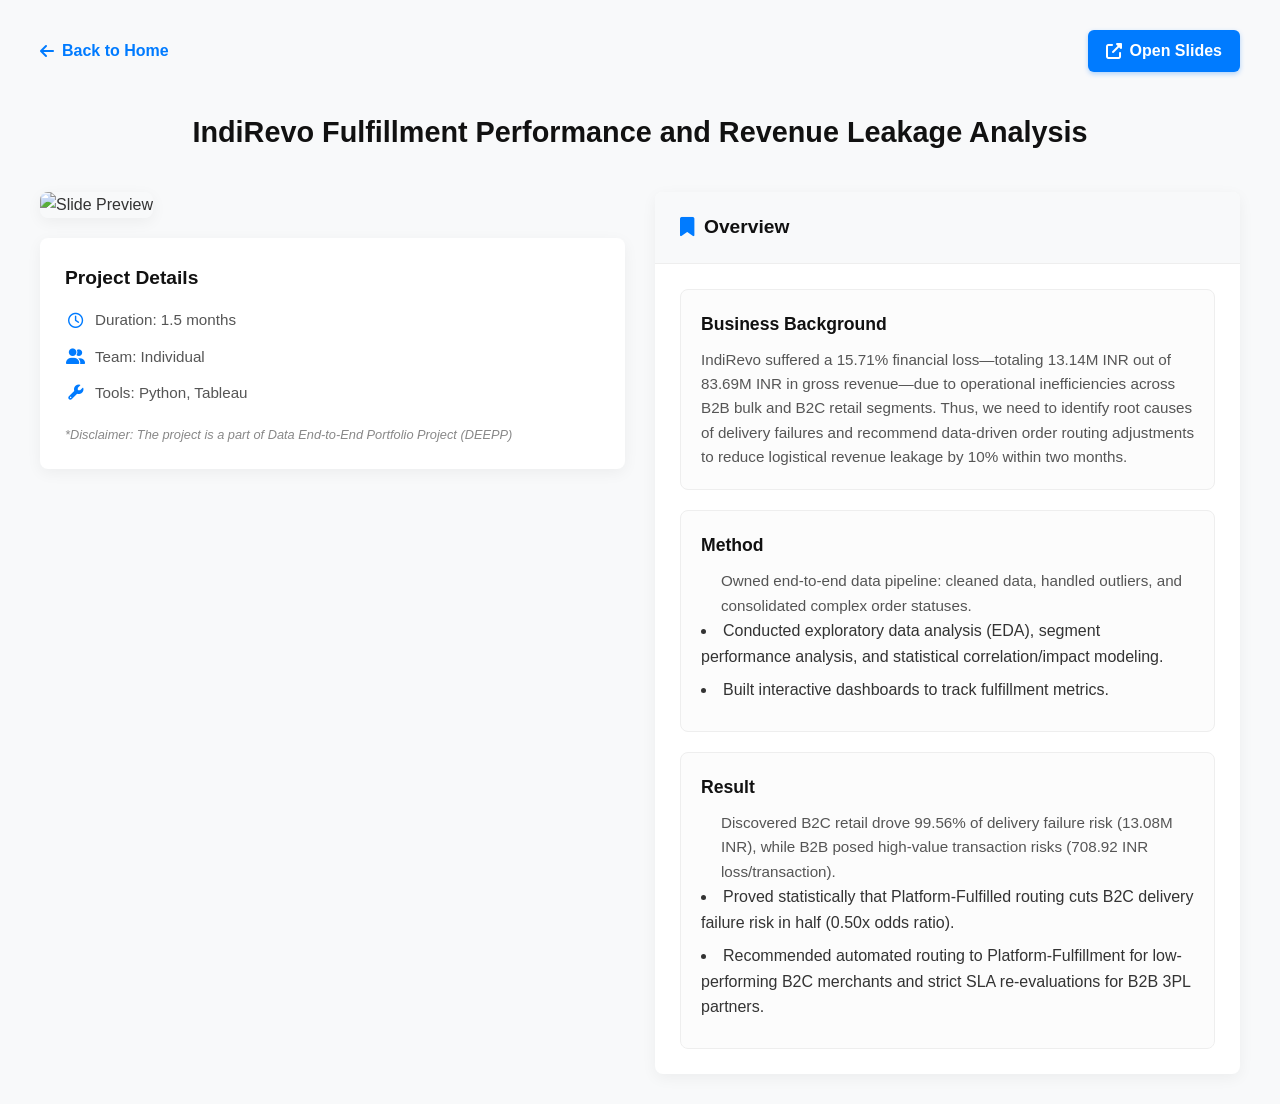
==== project-detail-1.html @ f32fdf7e "Fix HTML structure by correcting list items" ====
<!DOCTYPE html>
<html lang="id">
<head>
    <meta charset="UTF-8">
    <meta name="viewport" content="width=device-width, initial-scale=1.0">
    <title>Project Detail - IndiRevo</title>
    <!-- Hubungkan ke Font Awesome untuk ikon -->
    <link rel="stylesheet" href="https://cdnjs.cloudflare.com/ajax/libs/font-awesome/6.4.0/css/all.min.css">
    <style>
        /* Menggunakan font dan warna yang sama dengan style.css Anda */
        * { margin: 0; padding: 0; box-sizing: border-box; font-family: 'Segoe UI', Tahoma, Geneva, Verdana, sans-serif; }
        body { background-color: #f8f9fa; color: #333; padding: 30px; line-height: 1.6; }
        
        /* Navigasi Atas */
        .top-nav { display: flex; justify-content: space-between; align-items: center; max-width: 1200px; margin: 0 auto 40px auto; }
        .back-link { color: #007bff; text-decoration: none; font-weight: 600; display: flex; align-items: center; gap: 8px; transition: 0.3s; }
        .back-link:hover { text-decoration: underline; }
        
        .btn-open-slides { background-color: #007bff; color: #fff; padding: 8px 18px; border-radius: 6px; text-decoration: none; font-weight: 600; display: flex; align-items: center; gap: 8px; transition: 0.3s; box-shadow: 0 2px 5px rgba(0,123,255,0.3); }
        .btn-open-slides:hover { background-color: #0056b3; transform: translateY(-2px); }

        /* Header Judul */
        .detail-header { text-align: center; max-width: 1000px; margin: 0 auto 40px auto; }
        .detail-header h1 { font-size: 1.8rem; line-height: 1.4; color: #111; }

        /* Layout Grid */
        .content-grid { display: grid; grid-template-columns: 1fr 1fr; gap: 30px; max-width: 1200px; margin: 0 auto; }

        /* Kolom Kiri: Gambar dan Info Proyek (Desain Kartu Putih) */
        .left-column img { width: 100%; border-radius: 8px; margin-bottom: 20px; box-shadow: 0 4px 15px rgba(0,0,0,0.05); }
        
        .project-meta-card { background-color: #ffffff; padding: 25px; border-radius: 8px; box-shadow: 0 4px 15px rgba(0,0,0,0.05); }
        .project-meta-card h3 { margin-bottom: 15px; font-size: 1.2rem; color: #111; }
        .meta-item { display: flex; align-items: center; gap: 10px; margin-bottom: 12px; color: #555; font-size: 0.95rem; }
        .meta-item i { color: #007bff; width: 20px; text-align: center; }
        .disclaimer { font-size: 0.8rem; color: #888; font-style: italic; margin-top: 20px; line-height: 1.5; }

        /* Kolom Kanan: Deskripsi Proyek (Desain Kartu Putih) */
        .right-column { background-color: #ffffff; border-radius: 8px; box-shadow: 0 4px 15px rgba(0,0,0,0.05); overflow: hidden; }
        
        .overview-header { background-color: #f8f9fa; padding: 20px 25px; border-bottom: 1px solid #eee; font-size: 1.2rem; font-weight: 600; display: flex; align-items: center; gap: 10px; color: #111; }
        .overview-header i { color: #007bff; }
        
        .overview-content { padding: 25px; }
        
        .content-section { background-color: #fcfcfc; padding: 20px; border-radius: 8px; margin-bottom: 20px; border: 1px solid #eee; }
        .content-section:last-child { margin-bottom: 0; }
        .content-section h4 { color: #111; margin-bottom: 10px; font-size: 1.1rem; }
        .content-section p, .content-section ul { color: #555; font-size: 0.95rem; line-height: 1.6; }
        .content-section ul { padding-left: 20px; margin-top: 10px; }
        .content-section li { margin-bottom: 8px; }

        /* Responsif untuk HP */
        @media (max-width: 768px) {
            .content-grid { grid-template-columns: 1fr; }
        }
    </style>
</head>
<body>

    <nav class="top-nav">
        <!-- Tautan kembali ke halaman utama portfolio -->
        <a href="index.html" class="back-link"><i class="fas fa-arrow-left"></i> Back to Home</a>
        
        <!-- Tautan Google Drive (PDF Slides) -->
        <a href="https://drive.google.com/file/d/1cRyJ2Ip1zUBde_OfIwskFZYSJFbpzaQB/view?usp=drive_link"_blank" class="btn-open-slides">
            <i class="fas fa-external-link-alt"></i> Open Slides
        </a>
    </nav>

    <header class="detail-header">
        <h1>IndiRevo Fulfillment Performance and Revenue Leakage Analysis</h1>
    </header>

    <div class="content-grid">
        <!-- Bagian Kiri (Gambar & Durasi) -->
        <div class="left-column">
            <!-- Ganti src ini dengan gambar dari slide presentasi Anda -->
            <img src="slides-preview.png" alt="Slide Preview">
            
            <div class="project-meta-card">
                <h3>Project Details</h3>
                <div class="meta-item"><i class="far fa-clock"></i> Duration: 1.5 months </div>
                <div class="meta-item"><i class="fas fa-user-friends"></i> Team: Individual</div>
                <div class="meta-item"><i class="fas fa-wrench"></i> Tools: Python, Tableau</div>
                <p class="disclaimer">*Disclaimer: The project is a part of Data End-to-End Portfolio Project (DEEPP)</p>
            </div>
        </div>

        <!-- Bagian Kanan (Penjelasan Teks) -->
        <div class="right-column">
            <div class="overview-header">
                <i class="fas fa-bookmark"></i> Overview
            </div>
            <div class="overview-content">
                <div class="content-section">
                    <h4>Business Background</h4>
                    <p>IndiRevo suffered a 15.71% financial loss—totaling 13.14M INR out of 83.69M INR in gross revenue—due to operational inefficiencies across B2B bulk and B2C retail segments. Thus, we need to identify root causes of delivery failures and recommend data-driven order routing adjustments to reduce logistical revenue leakage by 10% within two months. </p>
                </div>
                
                <div class="content-section">
                    <h4>Method</h4>
                    <ul>
                        <p>Owned end-to-end data pipeline: cleaned data, handled outliers, and consolidated complex order statuses.</p>
                        </ul>
                            <li>Conducted exploratory data analysis (EDA), segment performance analysis, and statistical correlation/impact modeling.</li>
                            <li>Built interactive dashboards to track fulfillment metrics.</li>
                        </ul>
                </div>

                <div class="content-section">
                    <h4>Result</h4>
                    <ul>
                        <p>Discovered B2C retail drove 99.56% of delivery failure risk (13.08M INR), while B2B posed high-value transaction risks (708.92 INR loss/transaction).</p>
                        </ul>        
                            <li>Proved statistically that Platform-Fulfilled routing cuts B2C delivery failure risk in half (0.50x odds ratio).</li>
                            <li>Recommended automated routing to Platform-Fulfillment for low-performing B2C merchants and strict SLA re-evaluations for B2B 3PL partners.</li>
                        </ul>
                </div>
            </div>
        </div>
    </div>

</body>
</html>
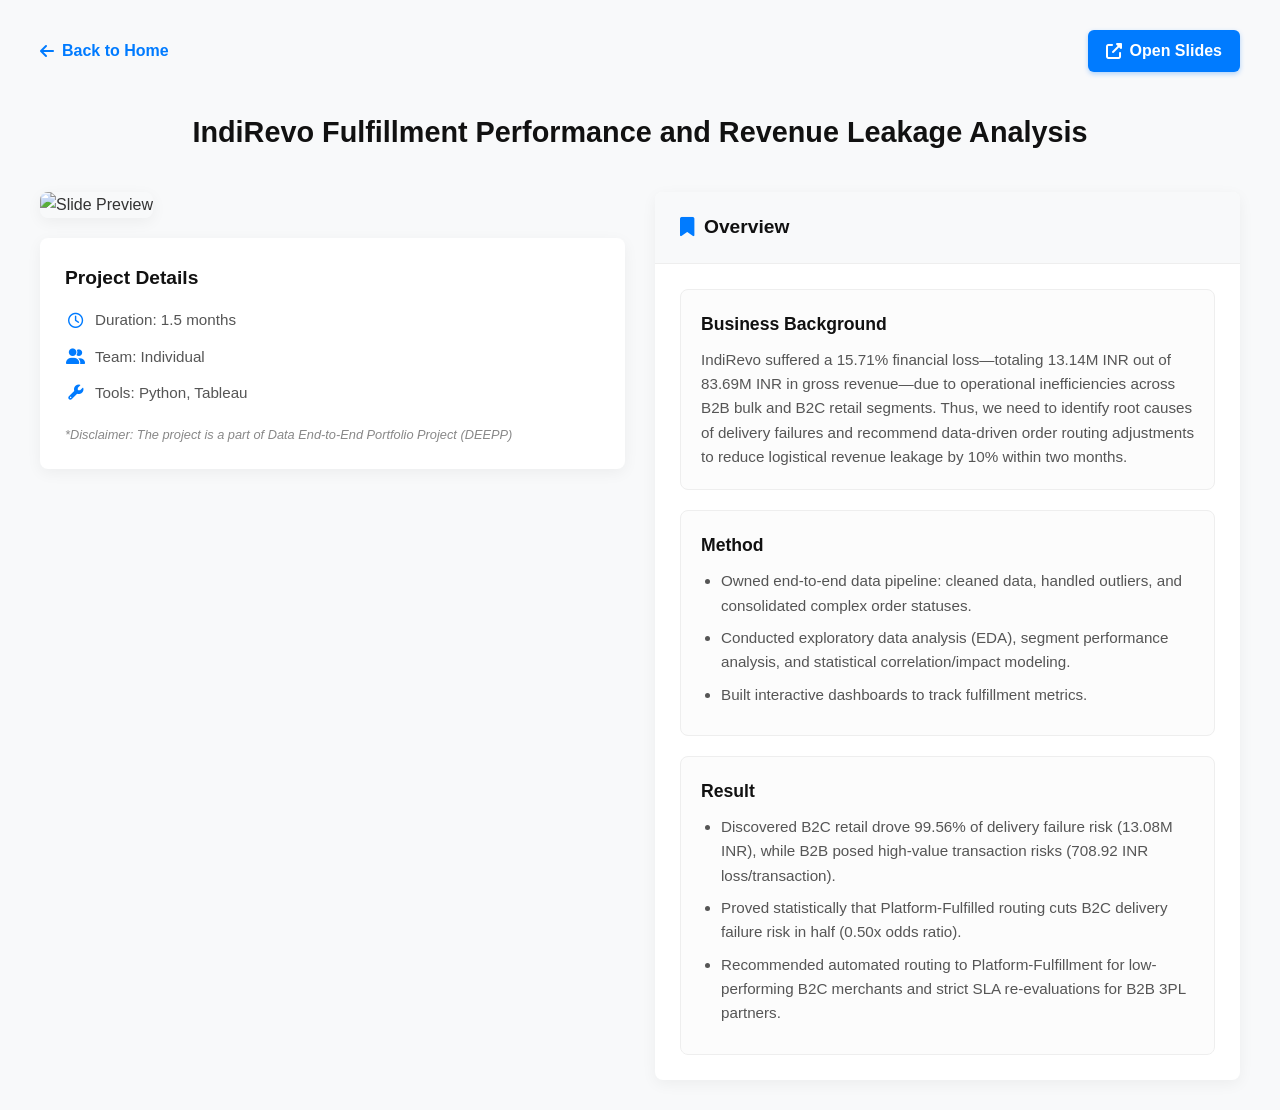
==== commit dba5d29c: "Convert paragraphs to list items in project-detail-1.html" ====
--- a/project-detail-1.html
+++ b/project-detail-1.html
@@ -101,8 +101,7 @@
                 <div class="content-section">
                     <h4>Method</h4>
                     <ul>
-                        <p>Owned end-to-end data pipeline: cleaned data, handled outliers, and consolidated complex order statuses.</p>
-                        </ul>
+                        <li>Owned end-to-end data pipeline: cleaned data, handled outliers, and consolidated complex order statuses.</li>
                             <li>Conducted exploratory data analysis (EDA), segment performance analysis, and statistical correlation/impact modeling.</li>
                             <li>Built interactive dashboards to track fulfillment metrics.</li>
                         </ul>
@@ -111,11 +110,10 @@
                 <div class="content-section">
                     <h4>Result</h4>
                     <ul>
-                        <p>Discovered B2C retail drove 99.56% of delivery failure risk (13.08M INR), while B2B posed high-value transaction risks (708.92 INR loss/transaction).</p>
-                        </ul>        
-                            <li>Proved statistically that Platform-Fulfilled routing cuts B2C delivery failure risk in half (0.50x odds ratio).</li>
-                            <li>Recommended automated routing to Platform-Fulfillment for low-performing B2C merchants and strict SLA re-evaluations for B2B 3PL partners.</li>
-                        </ul>
+                        <li>Discovered B2C retail drove 99.56% of delivery failure risk (13.08M INR), while B2B posed high-value transaction risks (708.92 INR loss/transaction).</li>       
+                        <li>Proved statistically that Platform-Fulfilled routing cuts B2C delivery failure risk in half (0.50x odds ratio).</li>
+                        <li>Recommended automated routing to Platform-Fulfillment for low-performing B2C merchants and strict SLA re-evaluations for B2B 3PL partners.</li>
+                    </ul>
                 </div>
             </div>
         </div>
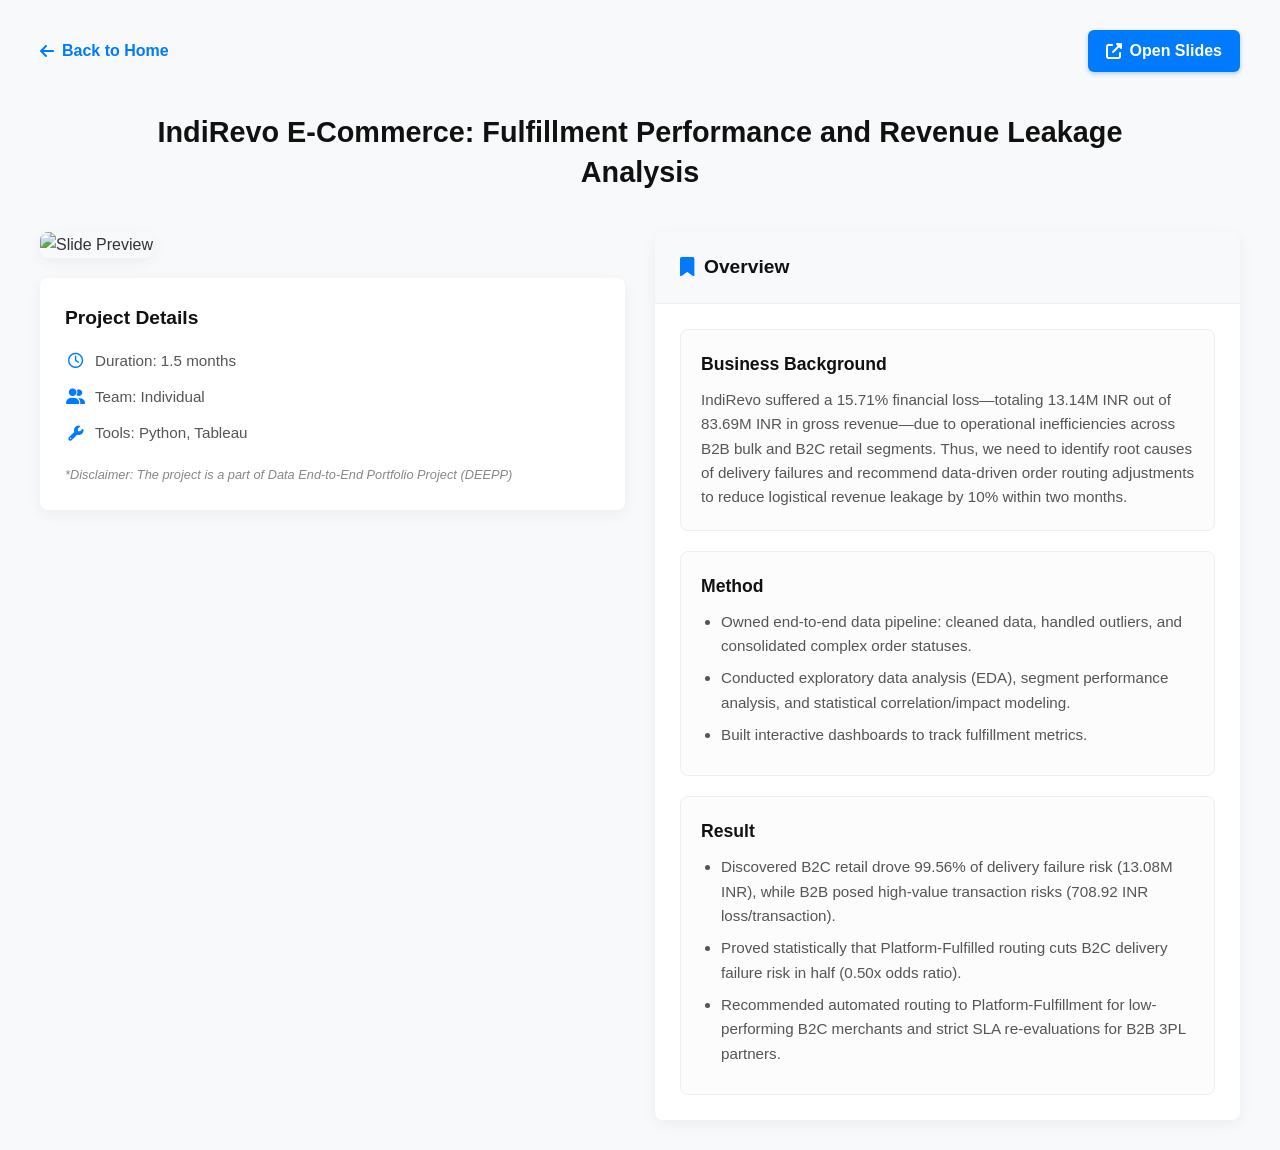
==== commit 628ec63d: "Update title and header for project detail page" ====
--- a/project-detail-1.html
+++ b/project-detail-1.html
@@ -3,7 +3,7 @@
 <head>
     <meta charset="UTF-8">
     <meta name="viewport" content="width=device-width, initial-scale=1.0">
-    <title>Project Detail - IndiRevo</title>
+    <title>Project Detail - IndiRevo E-Commerce Analysis</title>
     <!-- Hubungkan ke Font Awesome untuk ikon -->
     <link rel="stylesheet" href="https://cdnjs.cloudflare.com/ajax/libs/font-awesome/6.4.0/css/all.min.css">
     <style>
@@ -69,7 +69,7 @@
     </nav>
 
     <header class="detail-header">
-        <h1>IndiRevo Fulfillment Performance and Revenue Leakage Analysis</h1>
+        <h1>IndiRevo E-Commerce: Fulfillment Performance and Revenue Leakage Analysis</h1>
     </header>
 
     <div class="content-grid">
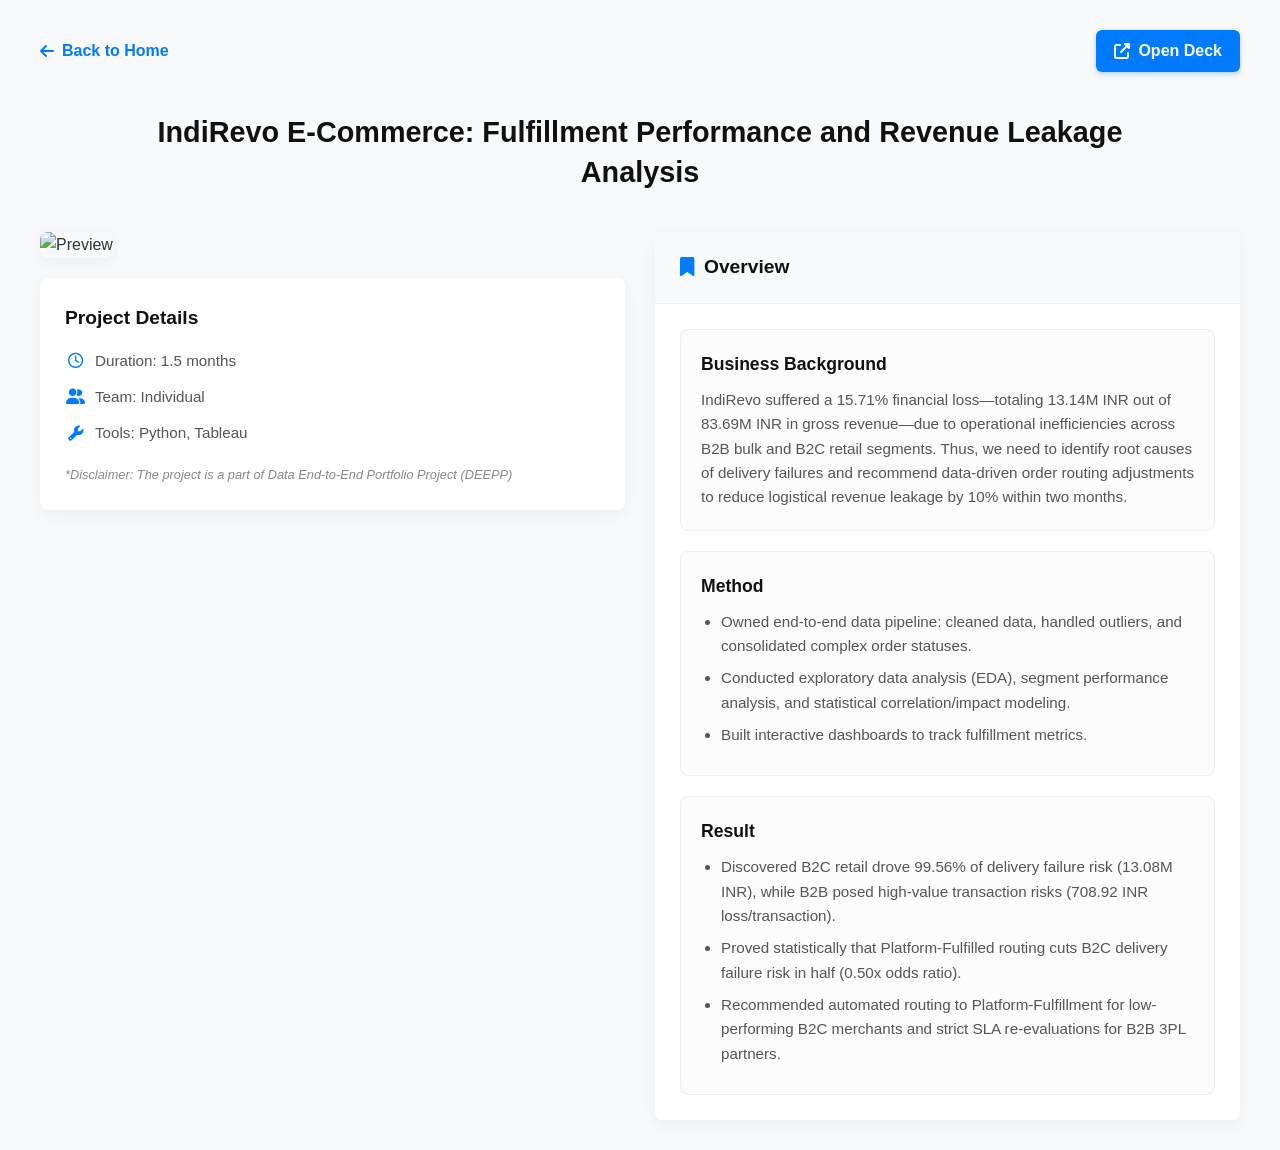
==== commit fba8dc62: "Update link text and image source in project-detail" ====
--- a/project-detail-1.html
+++ b/project-detail-1.html
@@ -64,7 +64,7 @@
         
         <!-- Tautan Google Drive (PDF Slides) -->
         <a href="https://drive.google.com/file/d/1cRyJ2Ip1zUBde_OfIwskFZYSJFbpzaQB/view?usp=drive_link"_blank" class="btn-open-slides">
-            <i class="fas fa-external-link-alt"></i> Open Slides
+            <i class="fas fa-external-link-alt"></i> Open Deck
         </a>
     </nav>
 
@@ -76,7 +76,7 @@
         <!-- Bagian Kiri (Gambar & Durasi) -->
         <div class="left-column">
             <!-- Ganti src ini dengan gambar dari slide presentasi Anda -->
-            <img src="slides-preview.png" alt="Slide Preview">
+            <img src="Dashboard_IndiRevo Analysis.png" alt="Preview">
             
             <div class="project-meta-card">
                 <h3>Project Details</h3>
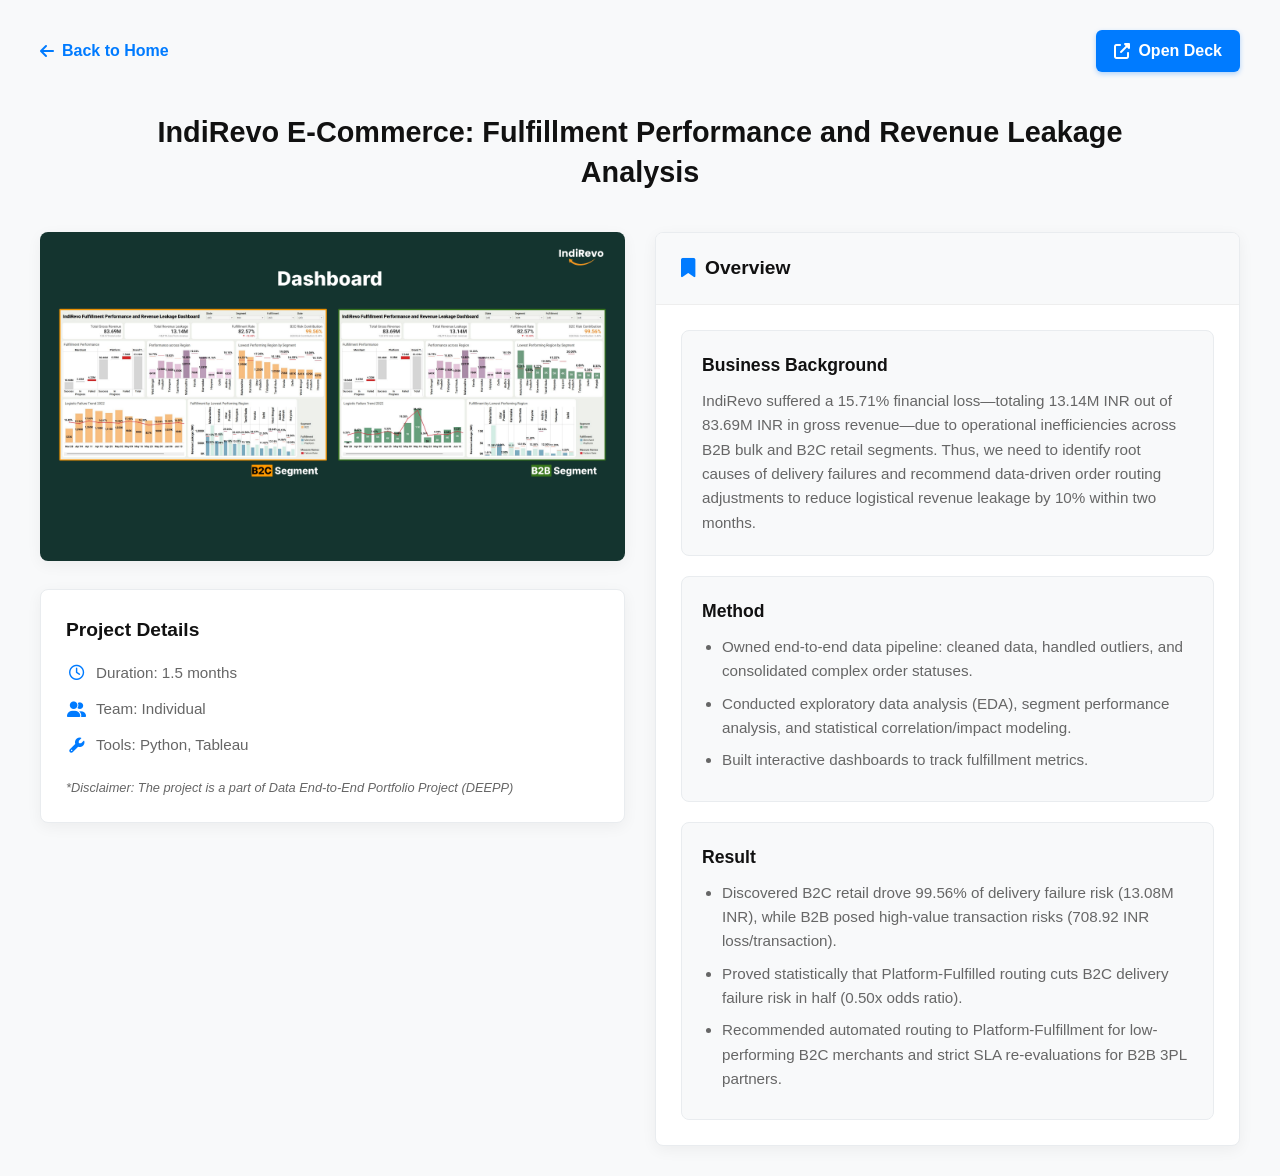
==== commit bd767788: "Refactor styles and add theme persistence script Updated styles to use CSS variables for consistency" ====
--- a/project-detail-1.html
+++ b/project-detail-1.html
@@ -6,47 +6,51 @@
     <title>Project Detail - IndiRevo E-Commerce Analysis</title>
     <!-- Hubungkan ke Font Awesome untuk ikon -->
     <link rel="stylesheet" href="https://cdnjs.cloudflare.com/ajax/libs/font-awesome/6.4.0/css/all.min.css">
+    <link rel="stylesheet" href="style.css">
+    
     <style>
-        /* Menggunakan font dan warna yang sama dengan style.css Anda */
+        /* Menggunakan font dan variabel warna dari style.css */
         * { margin: 0; padding: 0; box-sizing: border-box; font-family: 'Segoe UI', Tahoma, Geneva, Verdana, sans-serif; }
-        body { background-color: #f8f9fa; color: #333; padding: 30px; line-height: 1.6; }
+        
+        /* Memanggil variabel warna background dan teks utama */
+        body { background-color: var(--bg-body); color: var(--text-primary); padding: 30px; line-height: 1.6; transition: background-color 0.3s, color 0.3s; }
         
         /* Navigasi Atas */
         .top-nav { display: flex; justify-content: space-between; align-items: center; max-width: 1200px; margin: 0 auto 40px auto; }
-        .back-link { color: #007bff; text-decoration: none; font-weight: 600; display: flex; align-items: center; gap: 8px; transition: 0.3s; }
+        .back-link { color: var(--accent-color); text-decoration: none; font-weight: 600; display: flex; align-items: center; gap: 8px; transition: 0.3s; }
         .back-link:hover { text-decoration: underline; }
         
-        .btn-open-slides { background-color: #007bff; color: #fff; padding: 8px 18px; border-radius: 6px; text-decoration: none; font-weight: 600; display: flex; align-items: center; gap: 8px; transition: 0.3s; box-shadow: 0 2px 5px rgba(0,123,255,0.3); }
-        .btn-open-slides:hover { background-color: #0056b3; transform: translateY(-2px); }
+        .btn-open-slides { background-color: var(--accent-color); color: #fff; padding: 8px 18px; border-radius: 6px; text-decoration: none; font-weight: 600; display: flex; align-items: center; gap: 8px; transition: 0.3s; box-shadow: 0 2px 5px rgba(0,123,255,0.3); }
+        .btn-open-slides:hover { opacity: 0.9; transform: translateY(-2px); }
 
         /* Header Judul */
         .detail-header { text-align: center; max-width: 1000px; margin: 0 auto 40px auto; }
-        .detail-header h1 { font-size: 1.8rem; line-height: 1.4; color: #111; }
+        .detail-header h1 { font-size: 1.8rem; line-height: 1.4; color: var(--text-heading); }
 
         /* Layout Grid */
         .content-grid { display: grid; grid-template-columns: 1fr 1fr; gap: 30px; max-width: 1200px; margin: 0 auto; }
 
-        /* Kolom Kiri: Gambar dan Info Proyek (Desain Kartu Putih) */
-        .left-column img { width: 100%; border-radius: 8px; margin-bottom: 20px; box-shadow: 0 4px 15px rgba(0,0,0,0.05); }
+        /* Kolom Kiri: Gambar dan Info Proyek */
+        .left-column img { width: 100%; border-radius: 8px; margin-bottom: 20px; box-shadow: var(--shadow-card); }
         
-        .project-meta-card { background-color: #ffffff; padding: 25px; border-radius: 8px; box-shadow: 0 4px 15px rgba(0,0,0,0.05); }
-        .project-meta-card h3 { margin-bottom: 15px; font-size: 1.2rem; color: #111; }
-        .meta-item { display: flex; align-items: center; gap: 10px; margin-bottom: 12px; color: #555; font-size: 0.95rem; }
-        .meta-item i { color: #007bff; width: 20px; text-align: center; }
-        .disclaimer { font-size: 0.8rem; color: #888; font-style: italic; margin-top: 20px; line-height: 1.5; }
+        .project-meta-card { background-color: var(--bg-card); padding: 25px; border-radius: 8px; border: 1px solid var(--border-color); box-shadow: var(--shadow-card); }
+        .project-meta-card h3 { margin-bottom: 15px; font-size: 1.2rem; color: var(--text-heading); }
+        .meta-item { display: flex; align-items: center; gap: 10px; margin-bottom: 12px; color: var(--text-muted); font-size: 0.95rem; }
+        .meta-item i { color: var(--accent-color); width: 20px; text-align: center; }
+        .disclaimer { font-size: 0.8rem; color: var(--text-muted); font-style: italic; margin-top: 20px; line-height: 1.5; }
 
-        /* Kolom Kanan: Deskripsi Proyek (Desain Kartu Putih) */
-        .right-column { background-color: #ffffff; border-radius: 8px; box-shadow: 0 4px 15px rgba(0,0,0,0.05); overflow: hidden; }
+        /* Kolom Kanan: Deskripsi Proyek */
+        .right-column { background-color: var(--bg-card); border-radius: 8px; border: 1px solid var(--border-color); box-shadow: var(--shadow-card); overflow: hidden; }
         
-        .overview-header { background-color: #f8f9fa; padding: 20px 25px; border-bottom: 1px solid #eee; font-size: 1.2rem; font-weight: 600; display: flex; align-items: center; gap: 10px; color: #111; }
-        .overview-header i { color: #007bff; }
+        .overview-header { background-color: var(--bg-body); padding: 20px 25px; border-bottom: 1px solid var(--border-divider); font-size: 1.2rem; font-weight: 600; display: flex; align-items: center; gap: 10px; color: var(--text-heading); }
+        .overview-header i { color: var(--accent-color); }
         
         .overview-content { padding: 25px; }
         
-        .content-section { background-color: #fcfcfc; padding: 20px; border-radius: 8px; margin-bottom: 20px; border: 1px solid #eee; }
+        .content-section { background-color: var(--bg-body); padding: 20px; border-radius: 8px; margin-bottom: 20px; border: 1px solid var(--border-color); }
         .content-section:last-child { margin-bottom: 0; }
-        .content-section h4 { color: #111; margin-bottom: 10px; font-size: 1.1rem; }
-        .content-section p, .content-section ul { color: #555; font-size: 0.95rem; line-height: 1.6; }
+        .content-section h4 { color: var(--text-heading); margin-bottom: 10px; font-size: 1.1rem; }
+        .content-section p, .content-section ul { color: var(--text-muted); font-size: 0.95rem; line-height: 1.6; }
         .content-section ul { padding-left: 20px; margin-top: 10px; }
         .content-section li { margin-bottom: 8px; }
 
@@ -76,7 +80,7 @@
         <!-- Bagian Kiri (Gambar & Durasi) -->
         <div class="left-column">
             <!-- Ganti src ini dengan gambar dari slide presentasi Anda -->
-            <img src="Dashboard_IndiRevo Analysis.png" alt="Preview">
+            <img src="Preview_1.png" alt="Preview">
             
             <div class="project-meta-card">
                 <h3>Project Details</h3>
@@ -119,5 +123,16 @@
         </div>
     </div>
 
+<!-- TAMBAHKAN SCRIPT INI -->
+    <script>
+        // Cek tema yang tersimpan di memori browser
+        const currentTheme = localStorage.getItem('theme');
+
+        // Terapkan class dark-mode jika tema yang tersimpan adalah dark-mode
+        if (currentTheme) {
+            document.body.classList.add(currentTheme);
+        }
+    </script>
+
 </body>
 </html>
--- a/style.css
+++ b/style.css
@@ -0,0 +1,675 @@
+/* ================= CSS VARIABLES (THEME COLORS) ================= */
+:root {
+    /* --- Light Mode Colors (Default) --- */
+    --bg-body: #f8f9fa;
+    --bg-card: #ffffff;
+    --bg-nav: #ffffff;
+    
+    --text-primary: #333333;
+    --text-heading: #111111;
+    --text-subheading: #444444; /* Untuk H4 dan teks yang tidak terlalu gelap */
+    --text-muted: #666666; /* Untuk deskripsi, bio, info */
+    
+    --accent-color: #007bff; /* Biru utama */
+    
+    --border-color: #e9ecef;
+    --border-divider: #eeeeee;
+    
+    --bg-badge: #e9ecef; /* Background untuk tags dan date badge */
+    --text-badge: #495057; /* Teks untuk tags dan date badge */
+    
+    --shadow-card: 0 4px 15px rgba(0, 0, 0, 0.05);
+    
+    --timeline-line: #e9ecef;
+    --timeline-dot-border: #ffffff;
+    
+    --highlight-bg: rgba(0, 123, 255, 0.05);
+    --btn-social-hover: #f8f9fa;
+}
+
+body.dark-mode {
+    /* --- Dark Mode Colors --- */
+    --bg-body: #121212;
+    --bg-card: #1e1e1e;
+    --bg-nav: #1e1e1e;
+    
+    --text-primary: #e0e0e0;
+    --text-heading: #ffffff;
+    --text-subheading: #cccccc;
+    --text-muted: #aaaaaa;
+    
+    --accent-color: #66b2ff; /* Biru terang untuk dark mode */
+    
+    --border-color: #333333;
+    --border-divider: #333333;
+    
+    --bg-badge: #333333;
+    --text-badge: #e0e0e0;
+    
+    --shadow-card: 0 4px 15px rgba(255, 255, 255, 0.05);
+    
+    --timeline-line: #444444;
+    --timeline-dot-border: #1e1e1e;
+    
+    --highlight-bg: rgba(102, 178, 255, 0.1);
+    --btn-social-hover: #2a2a2a;
+}
+
+
+/* ================= GENERAL SETTING ================= */
+* {
+    margin: 0;
+    padding: 0;
+    box-sizing: border-box;
+    font-family: 'Segoe UI', Tahoma, Geneva, Verdana, sans-serif;
+}
+
+html {
+    scroll-behavior: smooth;
+    scroll-padding-top: 80px; 
+}
+
+body {
+    background-color: var(--bg-body);
+    color: var(--text-primary);
+    line-height: 1.6;
+    padding: 0;
+    transition: background-color 0.3s, color 0.3s; /* Transisi halus saat ganti tema */
+}
+
+/* ================= PROFILE SECTION ================= */
+.profile-container {
+    text-align: center;
+    max-width: 600px;
+    margin: 0 auto 50px auto;
+    padding: 40px 20px 0 20px;
+}
+
+.profile-img {
+    width: 200px;
+    height: 200px;
+    border-radius: 50%;
+    object-fit: cover;
+    margin-bottom: 15px;
+    border: 3px solid var(--bg-card);
+    box-shadow: 0 4px 10px rgba(0,0,0,0.1);
+}
+
+.profile-container h1 {
+    font-size: 2rem;
+    margin-bottom: 5px;
+    color: var(--text-heading);
+}
+
+.bio {
+    font-size: 0.95rem;
+    color: var(--text-muted);
+    margin-bottom: 20px;
+}
+
+.social-links a {
+    color: var(--text-primary);
+    font-size: 1.5rem;
+    margin: 0 10px;
+    transition: color 0.3s;
+}
+
+.social-links a:hover {
+    color: var(--accent-color);
+}
+
+/* ================= GENERAL TYPOGRAPHY & COMPONENTS ================= */
+.portfolio-section {
+    max-width: 900px;
+    margin: 0 auto;
+    padding: 0 20px;
+}
+
+.portfolio-section h2 {
+    font-size: 1.5rem;
+    margin-bottom: 25px;
+    border-bottom: 2px solid var(--border-color);
+    padding-bottom: 10px;
+    color: var(--text-heading);
+}
+
+.portfolio-section h2.center-title {
+    text-align: center;
+    border-bottom: none;
+    margin-bottom: 10px;
+}
+
+.portfolio-section > p, .section-subtitle {
+    color: var(--text-muted);
+}
+
+/* --- Base Cards --- */
+.company-card, .project-card {
+    background-color: var(--bg-card);
+    border: 1px solid var(--border-color);
+    border-radius: 8px;
+    box-shadow: var(--shadow-card);
+    transition: transform 0.3s, background-color 0.3s, border-color 0.3s;
+}
+
+.company-card {
+    padding: 30px;
+    text-align: justify;
+    margin-top: 20px;
+    margin-bottom: 40px;
+}
+
+/* --- Tags & Badges --- */
+.tags {
+    margin-bottom: 15px;
+}
+
+.tags span, .date-badge {
+    background-color: var(--bg-badge);
+    color: var(--text-badge);
+    font-size: 0.75rem;
+    padding: 4px 10px;
+    border-radius: 20px;
+    font-weight: 500;
+    display: inline-block;
+}
+
+.tags span {
+    margin-right: 5px;
+    margin-bottom: 5px;
+}
+
+.date-badge {
+    font-size: 0.8rem;
+    padding: 4px 12px;
+}
+
+/* --- Buttons & Links --- */
+.btn-link, .btn-slide {
+    display: inline-flex;
+    align-items: center;
+    gap: 6px;
+    color: var(--text-badge); 
+    text-decoration: none;
+    font-size: 0.9rem;
+    font-weight: 500;
+    transition: color 0.3s ease; 
+}
+
+.btn-link:hover, .btn-slide:hover {
+    color: var(--accent-color);
+}
+
+/* ================= PROJECTS SECTION ================= */
+.projects-grid {
+    display: grid;
+    grid-template-columns: repeat(auto-fit, minmax(300px, 1fr));
+    gap: 30px;
+}
+
+.project-card {
+    background-color: var(--bg-card);
+    border: 1px solid var(--border-color);
+    border-radius: 8px;
+    box-shadow: var(--shadow-card);
+    transition: transform 0.3s, background-color 0.3s, border-color 0.3s;
+    /* Tambahkan 3 baris di bawah ini */
+    display: flex;
+    flex-direction: column;
+    height: 100%;
+}
+
+.project-thumb {
+    width: 100%;
+    height: 180px;
+    object-fit: cover;
+}
+
+.project-info {
+    padding: 20px;
+    /* Tambahkan 3 baris di bawah ini */
+    display: flex;
+    flex-direction: column;
+    flex-grow: 1;
+}
+
+.project-info h3 {
+    font-size: 1.2rem;
+    margin-bottom: 10px;
+    color: var(--text-heading);
+}
+
+.project-info p {
+    font-size: 0.9rem;
+    color: var(--text-muted);
+    margin-bottom: 15px;
+}
+
+.project-actions {
+    display: flex;
+    justify-content: space-between;
+    align-items: center;
+    margin-top: auto; /* Ubah baris ini dari 20px menjadi auto */
+    border-top: 1px solid var(--border-divider);
+    padding-top: 15px;
+}
+
+/* ================= WORK EXPERIENCE ================= */
+.company-header {
+    display: flex;
+    align-items: center;
+    gap: 15px;
+    margin-bottom: 25px;
+    border-bottom: 2px solid var(--border-divider);
+    padding-bottom: 15px;
+}
+
+.company-info h3 {
+    font-size: 1.3rem;
+    margin: 0;
+    color: var(--text-heading);
+    font-weight: 600;
+}
+
+.roles-timeline {
+    position: relative;
+    padding-left: 25px;
+}
+
+.role-item {
+    position: relative; 
+    margin-bottom: 35px;
+}
+
+.role-item:not(:last-child)::before {
+    content: '';
+    position: absolute;
+    left: -25px;
+    top: 6px;
+    width: 12px;
+    height: calc(100% + 35px);
+    background-color: var(--timeline-line);
+    z-index: 1;
+}
+
+.role-badge-dot {
+    position: absolute;
+    left: -25px;            
+    top: 6px;
+    width: 12px;
+    height: 12px;
+    background-color: var(--accent-color); 
+    border: 2px solid var(--timeline-dot-border);
+    border-radius: 50%;
+    z-index: 2;
+}
+
+.role-header {
+    display: flex;
+    justify-content: space-between;
+    align-items: center;
+    flex-wrap: wrap;
+    gap: 10px;
+    margin-bottom: 12px;
+}
+
+.role-header h4 {
+    font-size: 1.1rem;
+    margin: 0;
+    color: var(--text-heading);
+    font-weight: 600;
+}
+
+.experience-bullets {
+    padding-left: 20px;
+    margin-top: 10px;
+}
+
+.experience-bullets li {
+    margin-bottom: 8px;
+}
+
+/* ================= EDUCATION SECTION ================= */
+.education-grid {
+    display: grid;
+    grid-template-columns: repeat(auto-fit, minmax(250px, 1fr));
+    gap: 20px;
+}
+
+.education-grid .company-card {
+    margin-top: 0;
+    margin-bottom: 0;
+    display: flex;
+    flex-direction: column;
+    height: 100%; 
+}
+
+.education-card .tags {
+    margin-top: auto; 
+    padding-top: 20px; 
+    margin-bottom: 0;
+}
+
+.edu-header {
+    display: flex;
+    align-items: center;
+    gap: 15px;
+    margin-bottom: 20px;
+}
+
+.edu-header .edu-logo-small {
+    width: 45px;
+    height: 45px;
+    object-fit: contain;
+    margin-bottom: 0;
+}
+
+.edu-header h3 {
+    margin: 0;
+    font-size: 1.2rem;
+    line-height: 1.3;
+    color: var(--text-heading);
+}
+
+.education-card h4 {
+    font-size: 1.05rem;
+    font-weight: 500;
+    color: var(--text-subheading);
+    line-height: 1.4;
+    margin-bottom: 15px;
+}
+
+.education-card .date-badge {
+    align-self: flex-start;
+    background-color: var(--bg-badge); 
+    color: var(--text-badge); 
+}
+
+/* --- Education Highlight (Prestasi & GPA) --- */
+.edu-highlight {
+    background-color: var(--highlight-bg);
+    border-left: 3px solid var(--accent-color);
+    padding: 12px 15px;
+    margin: 15px 0;
+    border-radius: 0 4px 4px 0;
+}
+
+.edu-highlight .edu-gpa {
+    margin-top: 0; 
+}
+
+.edu-highlight .edu-gpa:not(:last-child) {
+    margin-bottom: 8px; 
+}
+
+/* *Penting*: Memaksa warna ikon piala dan teks prestasi agar selalu mengikuti accent-color */
+.edu-highlight p:has(.fa-trophy),
+.edu-highlight p i.fa-trophy {
+    color: var(--accent-color) !important;
+}
+
+/* ================= CERTIFICATION ================= */
+.certifications-grid {
+    display: grid;
+    grid-template-columns: repeat(auto-fit, minmax(300px, 1fr));
+    gap: 20px;
+    margin-top: 25px;
+}
+
+.cert-card {
+    text-align: center;
+    padding: 30px 20px;
+    display: flex;
+    flex-direction: column;
+    align-items: center;
+    justify-content: center;
+    margin-top: 0;      
+    margin-bottom: 0;   
+}
+
+.cert-logo {
+    width: 60px;
+    height: 60px;
+    border-radius: 50%;
+    margin-bottom: 15px;
+    object-fit: cover;
+}
+
+.cert-card h4 {
+    font-size: 1rem;
+    margin: 0 0 5px 0;
+    color: var(--text-heading);
+}
+
+.cert-card p {
+    font-size: 0.85rem;
+    color: var(--text-muted);
+    margin: 0 0 15px 0;
+}
+
+/* ================= SKILLS ================= */
+.tech-skills-container {
+    display: flex;
+    justify-content: center;
+    gap: 45px;
+    flex-wrap: wrap;
+}
+
+.tech-skill-item {
+    display: flex;
+    flex-direction: column;
+    align-items: center;
+    width: 90px;
+}
+
+.tech-skill-item i {
+    font-size: 3rem; 
+    color: var(--text-badge); 
+    margin-bottom: 12px;
+    transition: transform 0.3s ease, color 0.3s ease;
+}
+
+.tech-skill-item span {
+    font-size: 0.9rem;
+    font-weight: 500;
+    color: var(--text-primary);
+}
+
+.tech-skill-item:hover i {
+    transform: translateY(-8px);
+    color: var(--accent-color); 
+}
+
+.soft-skills-container {
+    display: flex;
+    justify-content: center;
+    gap: 15px;
+    flex-wrap: wrap;
+    max-width: 800px;
+    margin: 0 auto;
+}
+
+.soft-skill-pill {
+    background-color: var(--bg-badge); 
+    color: var(--text-badge);
+    padding: 10px 22px;
+    border-radius: 30px; 
+    font-size: 0.9rem;
+    font-weight: 500;
+    transition: background-color 0.3s ease, transform 0.3s ease, color 0.3s ease;
+    box-shadow: var(--shadow-card);
+}
+
+.soft-skill-pill:hover {
+    background-color: var(--accent-color); 
+    color: #ffffff; /* Selalu putih saat di-hover */
+    transform: translateY(-3px);
+}
+
+/* ================= CONTACT ================= */
+.contact-grid {
+    display: grid;
+    grid-template-columns: repeat(auto-fit, minmax(280px, 1fr));
+    gap: 40px;
+    padding: 30px;
+}
+
+.contact-details p {
+    display: flex;
+    align-items: center;
+    margin-bottom: 12px;
+    font-weight: 500;
+    color: var(--text-muted);
+}
+
+.contact-details p i {
+    color: var(--accent-color);
+    font-size: 1.2rem;
+    margin-right: 15px;
+    width: 20px;
+    text-align: center;
+}
+
+.contact-details a {
+    text-decoration: none;
+    color: inherit;
+    transition: color 0.3s;
+}
+
+.contact-details a:hover {
+    color: var(--accent-color);
+}
+
+.social-buttons {
+    display: flex;
+    flex-wrap: wrap;
+    gap: 15px;
+}
+
+.btn-social {
+    display: inline-flex;
+    align-items: center;
+    gap: 10px;
+    padding: 10px 20px;
+    border: 2px solid var(--border-divider);
+    border-radius: 8px;
+    text-decoration: none;
+    color: var(--text-primary);
+    font-weight: 600;
+    transition: all 0.3s ease;
+}
+
+.btn-social i {
+    font-size: 1.2rem;
+}
+
+.btn-social:hover {
+    border-color: var(--accent-color);
+    color: var(--accent-color);
+    background-color: var(--btn-social-hover);
+    transform: translateY(-3px);
+}
+
+footer {
+    text-align: center;
+    margin-top: 60px;
+    font-size: 0.85rem;
+    color: var(--text-muted);
+    padding-bottom: 40px;
+}
+
+/* ================= NAVBAR & TOGGLE ================= */
+.navbar {
+    background-color: var(--bg-nav); 
+    padding: 15px 30px;
+    position: sticky;
+    top: 0;
+    z-index: 1000;
+    box-shadow: 0 2px 10px rgba(0,0,0,0.05); 
+    transition: background-color 0.3s;
+}
+
+body.dark-mode .navbar {
+    box-shadow: 0 2px 10px rgba(0,0,0,0.5);
+}
+
+.nav-container {
+    display: flex;
+    justify-content: space-between;
+    align-items: center;
+    max-width: 1200px;
+    margin: 0 auto;
+}
+
+.navbar .logo {
+    color: var(--text-heading); 
+    font-weight: bold;
+    font-size: 1.2rem;
+}
+
+.nav-links {
+    display: flex;
+    align-items: center;
+    gap: 20px;
+}
+
+.nav-links a {
+    color: var(--text-muted); 
+    text-decoration: none;
+    font-size: 0.95rem;
+    font-weight: 500;
+    transition: color 0.3s;
+}
+
+.nav-links a:hover {
+    color: var(--accent-color); 
+}
+
+.nav-links a.active {
+    color: var(--accent-color); 
+    font-weight: 700; 
+}
+
+/* --- Theme Toggle Button --- */
+.theme-toggle-btn {
+    background-color: transparent;
+    border: none;
+    border-radius: 8px; 
+    width: 38px;
+    height: 38px;
+    display: flex;
+    align-items: center;
+    justify-content: center;
+    cursor: pointer;
+    transition: transform 0.2s;
+    margin-left: 10px;
+}
+
+.theme-toggle-btn i {
+    color: var(--text-heading); 
+    font-size: 1.1rem;
+    transition: color 0.3s;
+}
+
+.theme-toggle-btn:hover {
+    transform: translateY(-2px);
+}
+
+.theme-toggle-btn:hover i {
+    color: var(--accent-color);
+}
+
+body.dark-mode .theme-toggle-btn i {
+    color: #f8f9fa; /* Warna kuning/terang spesifik untuk ikon matahari */
+}
+
+body.dark-mode .theme-toggle-btn:hover i {
+    color: var(--accent-color);
+}
+
+/* ================= MEDIA QUERIES ================= */
+@media (max-width: 768px) {
+    .education-grid {
+        grid-template-columns: 1fr;
+    }
+}
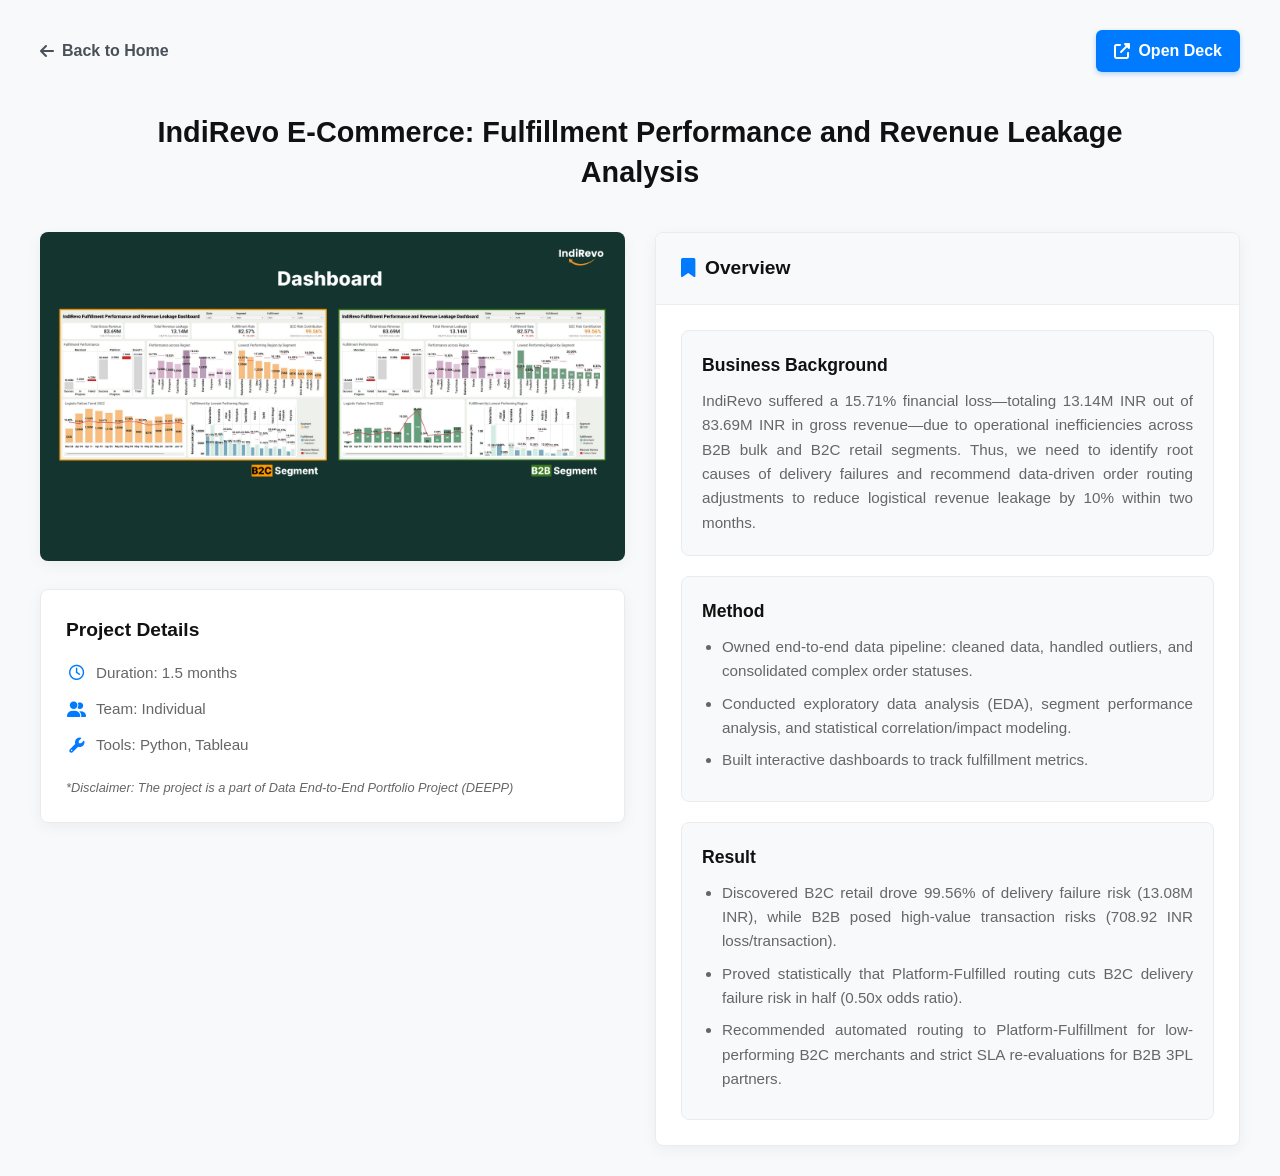
==== commit 2e6602d1: "Modify back link colors and text alignment Updated styles for back link and content section." ====
--- a/project-detail-1.html
+++ b/project-detail-1.html
@@ -17,8 +17,8 @@
         
         /* Navigasi Atas */
         .top-nav { display: flex; justify-content: space-between; align-items: center; max-width: 1200px; margin: 0 auto 40px auto; }
-        .back-link { color: var(--accent-color); text-decoration: none; font-weight: 600; display: flex; align-items: center; gap: 8px; transition: 0.3s; }
-        .back-link:hover { text-decoration: underline; }
+        .back-link { color: var(--text-badge); text-decoration: none; font-weight: 600; display: flex; align-items: center; gap: 8px; transition: color 0.3s ease; }
+        .back-link:hover { color: var(--accent-color); text-decoration: none; }
         
         .btn-open-slides { background-color: var(--accent-color); color: #fff; padding: 8px 18px; border-radius: 6px; text-decoration: none; font-weight: 600; display: flex; align-items: center; gap: 8px; transition: 0.3s; box-shadow: 0 2px 5px rgba(0,123,255,0.3); }
         .btn-open-slides:hover { opacity: 0.9; transform: translateY(-2px); }
@@ -50,7 +50,7 @@
         .content-section { background-color: var(--bg-body); padding: 20px; border-radius: 8px; margin-bottom: 20px; border: 1px solid var(--border-color); }
         .content-section:last-child { margin-bottom: 0; }
         .content-section h4 { color: var(--text-heading); margin-bottom: 10px; font-size: 1.1rem; }
-        .content-section p, .content-section ul { color: var(--text-muted); font-size: 0.95rem; line-height: 1.6; }
+        .content-section p, .content-section ul { color: var(--text-muted); font-size: 0.95rem; line-height: 1.6; text-align: justify; }
         .content-section ul { padding-left: 20px; margin-top: 10px; }
         .content-section li { margin-bottom: 8px; }
 
